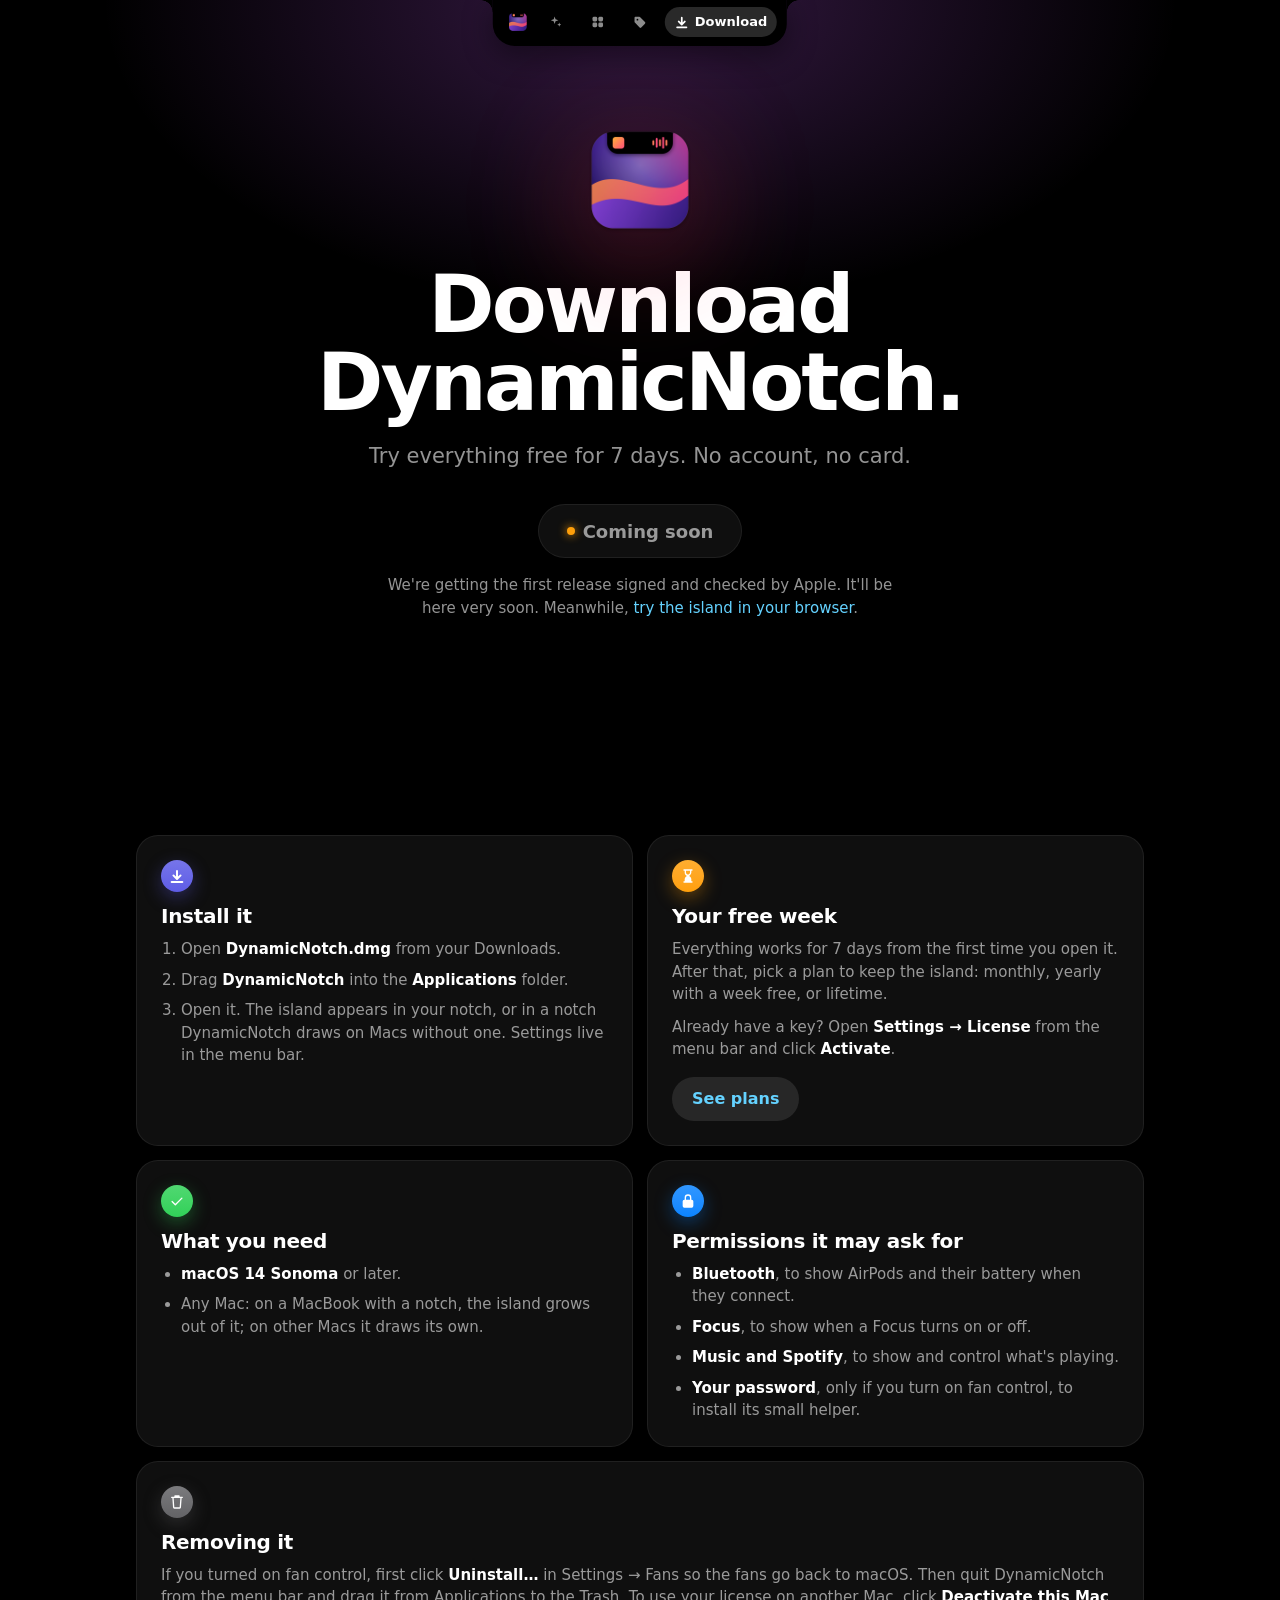
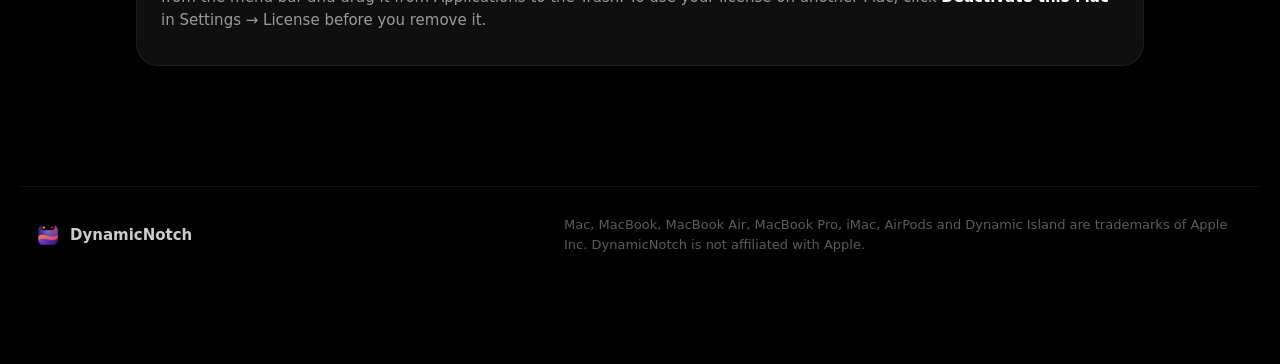
==== download.html @ fad2b733 "Download page with a coming-soon state, and plan icons" ====
<!doctype html>
<html lang="en">
<head>
  <meta charset="utf-8">
  <meta name="viewport" content="width=device-width, initial-scale=1, viewport-fit=cover">
  <title>Download DynamicNotch</title>
  <meta name="description" content="Download DynamicNotch for Mac and try everything free for 7 days. No account, no card.">
  <meta name="theme-color" content="#000000">
  <!-- The release. While dmg is empty the page says "Coming soon"; set it (and the size) to go live,
       e.g. https://github.com/ClauClau1/Dynamic-Notch/releases/latest/download/DynamicNotch.dmg -->
  <meta name="dynamicnotch:dmg" content="">
  <meta name="dynamicnotch:version" content="1.1">
  <meta name="dynamicnotch:size" content="">
  <link rel="icon" href="assets/favicon.png">
  <link rel="apple-touch-icon" href="assets/icon.png">
  <link rel="stylesheet" href="styles.css">
  <style>
    .get { max-width: 760px; margin: 0 auto; padding-block: 120px 40px; text-align: center;
           padding-left: max(16px, env(safe-area-inset-left, 0px)); padding-right: max(16px, env(safe-area-inset-right, 0px)); }
    .get .download-icon { margin-bottom: 26px; }
    .get h1 { font-size: clamp(44px, 8vw, 80px); }
    .get .lede { margin-top: 18px; }
    .get .actions { margin-top: 32px; }
    .release { margin: 16px 0 0; font-size: 14px; color: var(--faint); font-variant-numeric: tabular-nums; }
    .soon { display: inline-flex; align-items: center; gap: 8px; height: 54px; padding: 0 28px; border-radius: 27px;
            background: var(--card); border: 1px solid var(--card-border); font-size: 18px; font-weight: 600; color: var(--muted); }
    .soon .dot { width: 8px; height: 8px; border-radius: 50%; background: var(--orange); box-shadow: 0 0 10px var(--orange); }
    .soon-note { max-width: 520px; margin: 16px auto 0; font-size: 15px; color: var(--muted); }
    .soon-note a, .details a { color: var(--cyan); }

    .details { display: grid; grid-template-columns: repeat(2, minmax(0, 1fr)); gap: 14px; max-width: 1040px;
               margin: 56px auto 0; padding-left: max(16px, env(safe-area-inset-left, 0px)); padding-right: max(16px, env(safe-area-inset-right, 0px)); }
    .details .card { padding: 24px; }
    .details .card.wide { grid-column: 1 / -1; }
    .details h2 { margin: 12px 0 10px; font-size: 20px; font-weight: 700; letter-spacing: -0.015em; line-height: 1.2; }
    .details p, .details li { font-size: 15px; color: var(--muted); }
    .details p { margin: 0 0 10px; }
    .details strong { color: #fff; font-weight: 600; }
    .details ol, .details ul { margin: 0; padding-left: 20px; display: grid; gap: 8px; }
    .details .button { margin-top: 6px; }
    .page-end { padding-bottom: 120px; }
    @media (max-width: 720px) { .details { grid-template-columns: 1fr; } }
  </style>
</head>
<body data-accent="purple">
  <svg width="0" height="0" style="position:absolute" aria-hidden="true">
    <defs>
      <symbol id="i-sparkles" viewBox="0 0 24 24"><path d="M10 2.5l1.6 4.9 4.9 1.6-4.9 1.6L10 15.5l-1.6-4.9L3.5 9l4.9-1.6zM18 13l.9 2.6 2.6.9-2.6.9L18 20l-.9-2.6-2.6-.9 2.6-.9z"/></symbol>
      <symbol id="i-grid" viewBox="0 0 24 24"><rect x="3" y="3" width="8" height="8" rx="2.5"/><rect x="13" y="3" width="8" height="8" rx="2.5"/><rect x="3" y="13" width="8" height="8" rx="2.5"/><rect x="13" y="13" width="8" height="8" rx="2.5"/></symbol>
      <symbol id="i-tag" viewBox="0 0 24 24"><path d="M3 4.5A1.5 1.5 0 0 1 4.5 3h6.4a2 2 0 0 1 1.4.6l8.6 8.6a2 2 0 0 1 0 2.8l-6.4 6.4a2 2 0 0 1-2.8 0L3.6 12.8a2 2 0 0 1-.6-1.4zM8 6.5a1.5 1.5 0 1 0 0 3 1.5 1.5 0 0 0 0-3z"/></symbol>
      <symbol id="i-download" viewBox="0 0 24 24"><path d="M12 3a1.5 1.5 0 0 1 1.5 1.5v8.4l2.9-2.9a1.5 1.5 0 0 1 2.1 2.1l-5.5 5.5a1.5 1.5 0 0 1-2 0L5.5 12.1A1.5 1.5 0 0 1 7.6 10l2.9 2.9V4.5A1.5 1.5 0 0 1 12 3zM4 19.5h16a1.5 1.5 0 0 1 0 3H4a1.5 1.5 0 0 1 0-3z"/></symbol>
      <symbol id="i-hourglass" viewBox="0 0 24 24"><path d="M6 2h12a1 1 0 0 1 0 2h-1v2.6a5 5 0 0 1-2.2 4.1L13.6 12l1.2.8A5 5 0 0 1 17 17v3h1a1 1 0 0 1 0 2H6a1 1 0 0 1 0-2h1v-3a5 5 0 0 1 2.2-4.2l1.2-.8-1.2-.8A5 5 0 0 1 7 6.6V4H6a1 1 0 0 1 0-2zm3 2v2.6a3 3 0 0 0 1.3 2.5L12 10.3l1.7-1.2A3 3 0 0 0 15 6.6V4z"/></symbol>
      <symbol id="i-check" viewBox="0 0 24 24"><path d="M9.5 16.2 5.3 12a1 1 0 0 0-1.4 1.4l4.9 4.9a1 1 0 0 0 1.4 0L20.1 8.4A1 1 0 0 0 18.7 7z"/></symbol>
      <symbol id="i-lock" viewBox="0 0 24 24"><path d="M12 2a5 5 0 0 1 5 5v3h.5A2.5 2.5 0 0 1 20 12.5v7a2.5 2.5 0 0 1-2.5 2.5h-11A2.5 2.5 0 0 1 4 19.5v-7A2.5 2.5 0 0 1 6.5 10H7V7a5 5 0 0 1 5-5zm0 2a3 3 0 0 0-3 3v3h6V7a3 3 0 0 0-3-3z"/></symbol>
      <symbol id="i-trash" viewBox="0 0 24 24"><path d="M9 2h6a1 1 0 0 1 1 1v1h4a1 1 0 0 1 0 2h-1l-1 14a2 2 0 0 1-2 2H8a2 2 0 0 1-2-2L5 6H4a1 1 0 0 1 0-2h4V3a1 1 0 0 1 1-1zm-2 4 1 14h8l1-14z"/></symbol>
    </defs>
  </svg>

  <div class="glow" aria-hidden="true"></div>

  <nav class="notch-bar" aria-label="Sections">
    <a class="notch-brand" href="./" aria-label="DynamicNotch"><img src="assets/icon.png" alt="" width="22" height="22"></a>
    <a class="notch-tab" href="./#top"><svg><use href="#i-sparkles"/></svg><span>Overview</span></a>
    <a class="notch-tab" href="./#features"><svg><use href="#i-grid"/></svg><span>Features</span></a>
    <a class="notch-tab" href="./#pricing"><svg><use href="#i-tag"/></svg><span>Pricing</span></a>
    <a class="notch-tab current" href="download.html" aria-current="page"><svg><use href="#i-download"/></svg><span>Download</span></a>
  </nav>

  <main>
    <section class="get">
      <img class="download-icon" src="assets/icon.png" alt="" width="120" height="120">
      <h1>Download DynamicNotch.</h1>
      <p class="lede">Try everything free for 7 days. No account, no card.</p>
      <div class="actions" id="ready" hidden>
        <a class="button primary large" id="dmg" href="#"><svg><use href="#i-download"/></svg>Download for Mac</a>
      </div>
      <p class="release" id="release" hidden></p>
      <div class="actions" id="soon">
        <span class="soon"><span class="dot"></span>Coming soon</span>
      </div>
      <p class="soon-note" id="soon-note">We're getting the first release signed and checked by Apple. It'll be here very soon. Meanwhile, <a href="./#try">try the island in your browser</a>.</p>
    </section>

    <section class="details page-end" aria-label="Installing DynamicNotch">
      <div class="card">
        <span class="badge indigo"><svg><use href="#i-download"/></svg></span>
        <h2>Install it</h2>
        <ol>
          <li>Open <strong>DynamicNotch.dmg</strong> from your Downloads.</li>
          <li>Drag <strong>DynamicNotch</strong> into the <strong>Applications</strong> folder.</li>
          <li>Open it. The island appears in your notch, or in a notch DynamicNotch draws on Macs without one. Settings live in the menu bar.</li>
        </ol>
      </div>

      <div class="card">
        <span class="badge orange"><svg><use href="#i-hourglass"/></svg></span>
        <h2>Your free week</h2>
        <p>Everything works for 7 days from the first time you open it. After that, pick a plan to keep the island: monthly, yearly with a week free, or lifetime.</p>
        <p>Already have a key? Open <strong>Settings → License</strong> from the menu bar and click <strong>Activate</strong>.</p>
        <a class="button" href="./#pricing">See plans</a>
      </div>

      <div class="card">
        <span class="badge green"><svg><use href="#i-check"/></svg></span>
        <h2>What you need</h2>
        <ul>
          <li><strong>macOS 14 Sonoma</strong> or later.</li>
          <li>Any Mac: on a MacBook with a notch, the island grows out of it; on other Macs it draws its own.</li>
        </ul>
      </div>

      <div class="card">
        <span class="badge blue"><svg><use href="#i-lock"/></svg></span>
        <h2>Permissions it may ask for</h2>
        <ul>
          <li><strong>Bluetooth</strong>, to show AirPods and their battery when they connect.</li>
          <li><strong>Focus</strong>, to show when a Focus turns on or off.</li>
          <li><strong>Music and Spotify</strong>, to show and control what's playing.</li>
          <li><strong>Your password</strong>, only if you turn on fan control, to install its small helper.</li>
        </ul>
      </div>

      <div class="card wide">
        <span class="badge gray"><svg><use href="#i-trash"/></svg></span>
        <h2>Removing it</h2>
        <p>If you turned on fan control, first click <strong>Uninstall…</strong> in Settings → Fans so the fans go back to macOS. Then quit DynamicNotch from the menu bar and drag it from Applications to the Trash. To use your license on another Mac, click <strong>Deactivate this Mac</strong> in Settings → License before you remove it.</p>
      </div>
    </section>
  </main>

  <footer>
    <div class="footer-brand"><img src="assets/icon.png" alt="" width="24" height="24"><span>DynamicNotch</span></div>
    <p>Mac, MacBook, MacBook Air, MacBook Pro, iMac, AirPods and Dynamic Island are trademarks of Apple Inc. DynamicNotch is not affiliated with Apple.</p>
  </footer>

  <script>
    (() => {
      const meta = (name) => document.querySelector(`meta[name="dynamicnotch:${name}"]`)?.content.trim() || '';
      const dmg = meta('dmg');
      if (!dmg) return;
      // The release is out: swap "Coming soon" for the download.
      document.getElementById('dmg').href = dmg;
      document.getElementById('ready').hidden = false;
      document.getElementById('soon').hidden = true;
      document.getElementById('soon-note').hidden = true;
      const release = document.getElementById('release');
      release.textContent = [meta('version') && `Version ${meta('version')}`, meta('size'), 'macOS 14 Sonoma or later'].filter(Boolean).join(' · ');
      release.hidden = false;
    })();
  </script>
</body>
</html>
---- styles.css ----
/* DynamicNotch: the island's own look. Black, a notch hanging from the top, soft cards,
   capsule buttons, and each section's colour glowing from behind the notch. */

@property --glow {
  syntax: "<color>";
  inherits: true;
  initial-value: rgba(255, 55, 95, 0.32);
}

:root {
  color-scheme: dark;
  --bg: #000;
  --text: #fff;
  --muted: rgba(255, 255, 255, 0.58);
  --faint: rgba(255, 255, 255, 0.36);
  --card: rgba(255, 255, 255, 0.06);
  --card-border: rgba(255, 255, 255, 0.07);
  --fill: rgba(255, 255, 255, 0.1);
  --fill-strong: rgba(255, 255, 255, 0.16);

  --pink: #ff375f;
  --orange: #ff9f0a;
  --green: #30d158;
  --cyan: #64d2ff;
  --blue: #0a84ff;
  --indigo: #5e5ce6;
  --purple: #bf5af2;
  --gray: #98989d;

  --radius: 22px;
  --spring: linear(0, 0.157 4.3%, 0.522 10.3%, 0.881 17.2%, 1.044 22.3%, 1.104 26.3%, 1.115 30.5%, 1.088 35.4%,
                   1.028 43%, 0.993 50.4%, 0.987 57.5%, 1.001 72.5%, 1);
  --font: -apple-system, BlinkMacSystemFont, "SF Pro Display", "SF Pro Text", "Inter", "Segoe UI", system-ui, sans-serif;
}

* { box-sizing: border-box; }
/* `hidden` wins over the display set by any class. */
[hidden] { display: none !important; }
html { scroll-behavior: smooth; scroll-padding-top: 72px; -webkit-text-size-adjust: 100%; }
@media (prefers-reduced-motion: reduce) { html { scroll-behavior: auto; } }

body {
  margin: 0;
  background: var(--bg);
  color: var(--text);
  font-family: var(--font);
  font-size: 17px;
  line-height: 1.5;
  -webkit-font-smoothing: antialiased;
  overflow-x: hidden;
}

img { display: block; max-width: 100%; height: auto; }
svg { width: 1em; height: 1em; fill: currentColor; flex: none; }
a { color: inherit; text-decoration: none; }
button { font: inherit; color: inherit; background: none; border: 0; padding: 0; cursor: pointer; }
:focus-visible { outline: 2px solid var(--cyan); outline-offset: 3px; border-radius: 8px; }

/* The section's colour, glowing from behind the notch. */
.glow {
  position: fixed;
  inset: 0 0 auto 0;
  height: 70vh;
  pointer-events: none;
  z-index: 0;
  background: radial-gradient(ellipse 60% 70% at 50% 0%, var(--glow), transparent 70%);
  transition: --glow 0.6s ease;
}
body[data-accent="pink"] { --glow: rgba(255, 55, 95, 0.3); }
body[data-accent="purple"] { --glow: rgba(191, 90, 242, 0.28); }
body[data-accent="orange"] { --glow: rgba(255, 159, 10, 0.24); }
body[data-accent="green"] { --glow: rgba(48, 209, 88, 0.22); }
body[data-accent="cyan"] { --glow: rgba(100, 210, 255, 0.24); }
body[data-accent="blue"] { --glow: rgba(10, 132, 255, 0.3); }
body[data-accent="indigo"] { --glow: rgba(94, 92, 230, 0.3); }
body[data-accent="gray"] { --glow: rgba(180, 180, 190, 0.16); }

main, footer { position: relative; z-index: 1; }

/* ---------- The notch bar ---------- */

.notch-bar {
  position: fixed;
  top: 0;
  left: 50%;
  transform: translateX(-50%);
  z-index: 50;
  display: flex;
  align-items: center;
  gap: 2px;
  /* Centred with left: 50%, so size to the tabs rather than the half screen that leaves. */
  width: max-content;
  padding: calc(7px + env(safe-area-inset-top, 0px)) 10px 9px;
  background: #000;
  border-radius: 0 0 22px 22px;
  box-shadow: 0 10px 30px rgba(0, 0, 0, 0.45);
}
/* The flared top corners, as on the notch. */
.notch-bar::before, .notch-bar::after {
  content: "";
  position: absolute;
  top: 0;
  width: 12px;
  height: 12px;
}
.notch-bar::before { left: -12px; background: radial-gradient(circle at 0 100%, transparent 11.5px, #000 12px); }
.notch-bar::after { right: -12px; background: radial-gradient(circle at 100% 100%, transparent 11.5px, #000 12px); }

.notch-brand, .notch-tab { flex: none; }
.notch-brand { padding: 4px 8px 4px 4px; }
.notch-brand img { width: 22px; height: 22px; border-radius: 6px; }

.notch-tab {
  display: flex;
  align-items: center;
  gap: 6px;
  height: 30px;
  padding: 0 10px;
  border-radius: 15px;
  font-size: 13px;
  font-weight: 600;
  color: rgba(255, 255, 255, 0.55);
  transition: background-color 0.25s, color 0.25s;
}
.notch-tab svg { font-size: 14px; }
.notch-tab span {
  max-width: 0;
  overflow: hidden;
  white-space: nowrap;
  opacity: 0;
  transition: max-width 0.45s var(--spring), opacity 0.25s;
}
.notch-tab:hover { color: #fff; }
.notch-tab.current { background: var(--fill-strong); color: #fff; }
.notch-tab.current span { max-width: 90px; opacity: 1; }

/* ---------- Shared ---------- */

section {
  padding-block: 120px 0;
  padding-left: max(16px, env(safe-area-inset-left, 0px));
  padding-right: max(16px, env(safe-area-inset-right, 0px));
}
.section-head { max-width: 720px; margin: 0 auto 48px; text-align: center; }
.kicker { margin: 0 0 10px; font-size: 15px; font-weight: 600; color: var(--muted); letter-spacing: 0.01em; }
h1, h2, h3 { margin: 0; letter-spacing: -0.025em; line-height: 1.05; }
h2 { font-size: clamp(36px, 6vw, 64px); font-weight: 700; }
h3 { font-size: clamp(28px, 3.4vw, 40px); font-weight: 700; }
h4 { margin: 12px 0 4px; font-size: 17px; font-weight: 600; letter-spacing: -0.01em; }
.section-head p:not(.kicker) { margin: 18px auto 0; color: var(--muted); font-size: 19px; max-width: 600px; }

.button {
  display: inline-flex;
  align-items: center;
  gap: 8px;
  height: 44px;
  padding: 0 20px;
  border-radius: 22px;
  background: var(--fill);
  font-size: 16px;
  font-weight: 600;
  color: rgba(255, 255, 255, 0.9);
  transition: transform 0.4s var(--spring), background-color 0.2s;
}
.button:hover { background: var(--fill-strong); }
.button:active { transform: scale(0.96); }
.button.primary { background: #fff; color: #000; }
.button.primary:hover { background: rgba(255, 255, 255, 0.88); }
.button.large { height: 54px; padding: 0 28px; border-radius: 27px; font-size: 18px; }
.button svg { font-size: 17px; }

.link { color: var(--cyan); font-weight: 500; }
.link:hover { text-decoration: underline; }

.badge {
  display: inline-grid;
  place-items: center;
  width: 36px;
  height: 36px;
  border-radius: 50%;
  font-size: 18px;
  color: #fff;
  background: linear-gradient(180deg, color-mix(in srgb, var(--c) 100%, #fff 18%), var(--c));
  box-shadow: 0 6px 18px color-mix(in srgb, var(--c) 35%, transparent);
}
.badge.pink { --c: var(--pink); } .badge.orange { --c: var(--orange); } .badge.green { --c: var(--green); }
.badge.cyan { --c: var(--cyan); } .badge.blue { --c: var(--blue); } .badge.indigo { --c: var(--indigo); }
.badge.gray { --c: #636366; }

/* ---------- Hero ---------- */

.hero { padding-top: 132px; text-align: center; }
.eyebrow {
  display: inline-flex;
  align-items: center;
  gap: 8px;
  margin: 0 0 26px;
  padding: 6px 14px;
  border-radius: 16px;
  background: var(--card);
  border: 1px solid var(--card-border);
  font-size: 14px;
  font-weight: 500;
  color: rgba(255, 255, 255, 0.75);
}
.eyebrow .dot { width: 7px; height: 7px; border-radius: 50%; background: var(--green); box-shadow: 0 0 10px var(--green); }
h1 { font-size: clamp(48px, 9vw, 104px); font-weight: 800; letter-spacing: -0.035em; line-height: 0.98; }
.lede { max-width: 640px; margin: 26px auto 0; font-size: clamp(18px, 2.2vw, 21px); color: var(--muted); }
.actions { display: flex; flex-wrap: wrap; gap: 12px; justify-content: center; margin-top: 34px; }

/* The device picker, styled like the open island's tab bar. */
.picker { margin: 72px auto 0; }
.picker-label { margin: 0 0 14px; font-size: 15px; font-weight: 600; color: var(--muted); }
.segmented {
  display: inline-flex;
  gap: 4px;
  padding: 5px;
  border-radius: 26px;
  background: #0d0d0f;
  border: 1px solid var(--card-border);
  max-width: 100%;
}
.segmented button {
  display: flex;
  align-items: center;
  gap: 8px;
  height: 40px;
  padding: 0 16px;
  border-radius: 20px;
  font-size: 15px;
  font-weight: 600;
  color: rgba(255, 255, 255, 0.55);
  white-space: nowrap;
  transition: background-color 0.25s, color 0.25s;
}
.segmented button svg { font-size: 19px; }
.segmented button:hover { color: #fff; }
.segmented button[aria-checked="true"] { background: var(--fill-strong); color: #fff; }

.finishes { display: flex; justify-content: center; gap: 14px; height: 52px; padding-top: 16px; }
.finish {
  display: flex;
  align-items: center;
  gap: 8px;
  font-size: 13px;
  font-weight: 500;
  color: var(--muted);
}
.finish i {
  width: 22px;
  height: 22px;
  border-radius: 50%;
  background: var(--swatch);
  box-shadow: inset 0 0 0 1px rgba(255, 255, 255, 0.25);
  outline: 2px solid transparent;
  outline-offset: 3px;
  transition: outline-color 0.2s;
}
.finish[aria-checked="true"] { color: #fff; }
.finish[aria-checked="true"] i { outline-color: rgba(255, 255, 255, 0.85); }

.device { position: relative; margin: 0; }
.device img {
  width: 100%;
  aspect-ratio: 2000 / 1336;
  object-fit: contain;
  object-position: 50% 100%;
  /* The renders are transparent around the device, so the shadow follows its outline. */
  filter: drop-shadow(0 24px 48px rgba(0, 0, 0, 0.55));
  transition: opacity 0.35s ease, transform 0.6s var(--spring);
}
.device img.swapping { opacity: 0; transform: scale(0.985); }
.hero-device { max-width: 1200px; margin: 18px auto 0; }
.hero-device::before {
  content: "";
  position: absolute;
  inset: 20% 10% 0;
  background: radial-gradient(closest-side, var(--glow), transparent);
  filter: blur(40px);
  z-index: -1;
}
.device-caption { margin-top: 18px; font-size: 14px; color: var(--faint); min-height: 1.5em; }

/* ---------- Try it ---------- */

.screen {
  position: relative;
  max-width: 980px;
  height: 460px;
  margin: 0 auto;
  border-radius: 28px;
  overflow: hidden;
  background:
    radial-gradient(120% 90% at 85% 110%, rgba(217, 70, 143, 0.75), transparent 60%),
    radial-gradient(90% 80% at 10% 100%, rgba(106, 47, 181, 0.9), transparent 70%),
    linear-gradient(160deg, #1b1747 0%, #4b2a9a 55%, #b0408f 100%);
  border: 1px solid var(--card-border);
  box-shadow: 0 40px 120px rgba(0, 0, 0, 0.6), inset 0 0 0 10px #050506;
  touch-action: pan-y;
}
.screen::after {
  content: "";
  position: absolute;
  inset: auto 0 0 0;
  height: 55%;
  background: linear-gradient(transparent, rgba(0, 0, 0, 0.45));
  pointer-events: none;
}
.menubar {
  position: absolute;
  inset: 10px 10px auto 10px;
  height: 32px;
  display: flex;
  align-items: center;
  gap: 18px;
  padding: 0 16px;
  background: rgba(0, 0, 0, 0.24);
  font-size: 13.5px;
  font-weight: 500;
  border-radius: 18px 18px 0 0;
}
.menu-app { font-weight: 700; }
.menu-right { margin-left: auto; }

.island {
  position: absolute;
  top: 10px;
  left: 50%;
  width: 760px;
  height: 280px;
  margin-left: -380px;
  transform-origin: 50% 0;
  outline: none;
  z-index: 2;
}
.island svg.shape { position: absolute; inset: 0; width: 760px; height: 280px; overflow: visible; fill: #000; }
.island .clip, .island .layer { position: absolute; inset: 0; pointer-events: none; }
.island .layer img { position: absolute; left: 0; top: 0; width: 760px; height: 280px; max-width: none; transform-origin: 380px 0; }
.island .hotspot { position: absolute; border-radius: 13px; }
.island:focus-visible .shape path:first-child { stroke: var(--cyan); stroke-width: 2; }

.screen-hint {
  position: absolute;
  left: 0;
  right: 0;
  bottom: 22px;
  margin: 0;
  text-align: center;
  font-size: 15px;
  font-weight: 500;
  color: rgba(255, 255, 255, 0.75);
  z-index: 1;
  transition: opacity 0.4s;
}

.chips { display: flex; flex-wrap: wrap; justify-content: center; gap: 10px; max-width: 980px; margin: 24px auto 0; }
.chip {
  display: inline-flex;
  align-items: center;
  gap: 7px;
  height: 36px;
  padding: 0 14px;
  border-radius: 18px;
  background: var(--card);
  border: 1px solid var(--card-border);
  font-size: 14px;
  font-weight: 600;
  color: rgba(255, 255, 255, 0.85);
  transition: background-color 0.2s, transform 0.4s var(--spring);
}
.chip:hover { background: var(--fill); }
.chip:active { transform: scale(0.95); }
.chip svg { font-size: 15px; color: var(--muted); }
.chip.toggle[aria-pressed="true"] { background: #fff; color: #000; }
.chip.toggle[aria-pressed="true"] svg { color: #000; }

/* ---------- Features ---------- */

.feature {
  display: grid;
  grid-template-columns: minmax(0, 5fr) minmax(0, 8fr);
  gap: 48px;
  align-items: center;
  max-width: 1240px;
  margin: 0 auto 110px;
}
.feature:nth-of-type(even) { grid-template-columns: minmax(0, 8fr) minmax(0, 5fr); }
.feature:nth-of-type(even) .feature-text { order: 2; }
.feature-text h3 { margin-top: 20px; }
.feature-text p { margin: 16px 0 0; font-size: 18px; color: var(--muted); }
/* The Studio Display, with its stand, is taller than the laptops. */
body[data-device="display"] .device img { aspect-ratio: 2000 / 1525; }

.cards {
  display: grid;
  grid-template-columns: repeat(4, minmax(0, 1fr));
  gap: 14px;
  max-width: 1240px;
  margin: 0 auto;
}
.card {
  padding: 22px;
  border-radius: var(--radius);
  background: var(--card);
  border: 1px solid var(--card-border);
}
.card .badge { width: 32px; height: 32px; font-size: 16px; }
.card p { margin: 0; font-size: 15px; color: var(--muted); }

/* ---------- Gestures ---------- */

.gesture-list {
  max-width: 720px;
  margin: 0 auto;
  border-radius: var(--radius);
  background: var(--card);
  border: 1px solid var(--card-border);
}
.gesture { display: flex; align-items: center; gap: 20px; padding: 20px 22px; }
.gesture + .gesture { border-top: 1px solid var(--card-border); }
.gesture h4 { margin: 0 0 2px; }
.gesture p { margin: 0; color: var(--muted); font-size: 15px; }

/* Two fingertips moving, drawn like the film's touch dots. */
.gesture-art {
  position: relative;
  flex: none;
  width: 64px;
  height: 64px;
  border-radius: 18px;
  background: #0d0d0f;
  border: 1px solid var(--card-border);
  overflow: hidden;
}
.gesture-art i {
  position: absolute;
  width: 14px;
  height: 14px;
  border-radius: 50%;
  background: #fff;
  box-shadow: 0 0 12px rgba(255, 255, 255, 0.7);
  left: 18px;
  top: 25px;
}
.gesture-art i + i { left: 34px; }
.gesture-art.down i { animation: swipe-down 1.8s var(--spring) infinite; }
.gesture-art.up i { animation: swipe-up 1.8s var(--spring) infinite; }
.gesture-art.side i { animation: swipe-side 1.8s var(--spring) infinite; top: 25px; }
.gesture-art.double i { left: 25px; animation: double-tap 1.8s ease infinite; }
@keyframes swipe-down { 0% { transform: translateY(-18px); opacity: 0; } 15% { opacity: 1; } 55% { transform: translateY(14px); opacity: 1; } 75%, 100% { transform: translateY(14px); opacity: 0; } }
@keyframes swipe-up { 0% { transform: translateY(18px); opacity: 0; } 15% { opacity: 1; } 55% { transform: translateY(-14px); opacity: 1; } 75%, 100% { transform: translateY(-14px); opacity: 0; } }
@keyframes swipe-side { 0% { transform: translateX(16px); opacity: 0; } 15% { opacity: 1; } 55% { transform: translateX(-16px); opacity: 1; } 75%, 100% { transform: translateX(-16px); opacity: 0; } }
@keyframes double-tap { 0%, 100% { transform: scale(1); opacity: 0.35; } 10% { transform: scale(0.7); opacity: 1; } 20% { transform: scale(1); opacity: 0.6; } 30% { transform: scale(0.7); opacity: 1; } 45% { transform: scale(1); opacity: 0.35; } }

/* ---------- Film ---------- */

.video {
  max-width: 1100px;
  margin: 0 auto;
  border-radius: 24px;
  overflow: hidden;
  background: #0d0d0f;
  border: 1px solid var(--card-border);
  box-shadow: 0 40px 120px rgba(0, 0, 0, 0.6);
}
.video video { display: block; width: 100%; height: auto; aspect-ratio: 16 / 9; background: #000; }

/* ---------- Every Mac ---------- */

.every-grid { display: grid; grid-template-columns: repeat(3, minmax(0, 1fr)); gap: 14px; max-width: 1240px; margin: 0 auto; }
.every-item {
  display: flex;
  flex-direction: column;
  align-items: center;
  gap: 14px;
  padding: 26px 18px 20px;
  border-radius: var(--radius);
  background: var(--card);
  border: 1px solid var(--card-border);
  font-size: 15px;
  font-weight: 600;
  color: var(--muted);
  transition: background-color 0.2s, border-color 0.2s, transform 0.5s var(--spring);
}
.every-item img { width: 100%; aspect-ratio: 2000 / 1525; object-fit: contain; object-position: 50% 100%; filter: drop-shadow(0 12px 24px rgba(0, 0, 0, 0.5)); }
.every-item:hover { background: var(--fill); transform: translateY(-3px); }
.every-item[aria-checked="true"] { color: #fff; border-color: rgba(255, 255, 255, 0.35); }

/* ---------- FAQ ---------- */

.faq-list { max-width: 720px; margin: 0 auto; display: grid; gap: 10px; }
details {
  border-radius: 18px;
  background: var(--card);
  border: 1px solid var(--card-border);
  padding: 0 22px;
}
summary {
  list-style: none;
  display: flex;
  justify-content: space-between;
  align-items: center;
  gap: 16px;
  padding: 18px 0;
  font-size: 17px;
  font-weight: 600;
  cursor: pointer;
}
summary::-webkit-details-marker { display: none; }
summary::after {
  content: "";
  flex: none;
  width: 10px;
  height: 10px;
  border-right: 2px solid var(--muted);
  border-bottom: 2px solid var(--muted);
  transform: rotate(45deg) translate(-2px, -2px);
  transition: transform 0.4s var(--spring);
}
details[open] summary::after { transform: rotate(225deg) translate(-2px, -2px); }
details p { margin: 0 0 20px; color: var(--muted); font-size: 16px; }

/* ---------- Pricing ---------- */

.plans {
  display: grid;
  grid-template-columns: repeat(3, minmax(0, 1fr));
  gap: 16px;
  max-width: 1040px;
  margin: 0 auto;
  align-items: stretch;
}
.plan {
  position: relative;
  display: flex;
  flex-direction: column;
  gap: 6px;
  padding: 30px 26px 26px;
  border-radius: 26px;
  background: var(--card);
  border: 1px solid var(--card-border);
}
.plan-icon { width: 64px; height: 64px; margin: -6px 0 8px -6px; }
.plan h3 { font-size: 20px; font-weight: 600; letter-spacing: -0.01em; color: rgba(255, 255, 255, 0.85); }
.price { display: flex; align-items: baseline; gap: 8px; margin: 10px 0 0; }
.price .amount { font-size: clamp(40px, 5vw, 52px); font-weight: 700; letter-spacing: -0.03em; font-variant-numeric: tabular-nums; }
.price .per { font-size: 17px; font-weight: 500; color: var(--muted); }
.billing { margin: 0 0 22px; min-height: 2.9em; font-size: 15px; color: var(--muted); }
.trial {
  align-self: flex-start;
  margin: 2px 0 0;
  padding: 3px 10px;
  border-radius: 12px;
  background: color-mix(in srgb, var(--green) 18%, transparent);
  color: var(--green);
  font-size: 14px;
  font-weight: 600;
}
.plan .button { margin-top: auto; justify-content: center; }
/* The yearly plan: black like the island, with the accent glowing round it. */
.plan.featured {
  background: #000;
  border-color: color-mix(in srgb, var(--pink) 55%, transparent);
  box-shadow: 0 0 0 1px color-mix(in srgb, var(--pink) 25%, transparent), 0 24px 70px color-mix(in srgb, var(--pink) 28%, transparent);
}
.plan-badge {
  position: absolute;
  top: -13px;
  left: 50%;
  transform: translateX(-50%);
  margin: 0;
  padding: 4px 12px;
  border-radius: 13px;
  background: linear-gradient(180deg, color-mix(in srgb, var(--pink) 100%, #fff 18%), var(--pink));
  font-size: 13px;
  font-weight: 700;
  white-space: nowrap;
}

.includes { max-width: 1040px; margin: 28px auto 0; padding: 22px 26px; border-radius: var(--radius); background: var(--card); border: 1px solid var(--card-border); }
.includes-title { margin: 0 0 12px; font-size: 15px; font-weight: 600; color: var(--muted); }
.includes ul { display: grid; grid-template-columns: repeat(3, minmax(0, 1fr)); gap: 10px 20px; margin: 0; padding: 0; list-style: none; }
.includes li { display: flex; align-items: center; gap: 10px; font-size: 15px; }
.includes li svg { font-size: 18px; color: var(--green); }
.pricing-note { max-width: 1040px; margin: 18px auto 0; text-align: center; font-size: 14px; color: var(--faint); }

/* ---------- Download ---------- */

.download { text-align: center; padding-bottom: 140px; }
.download-icon {
  margin: 0 auto 24px;
  width: 120px;
  height: 120px;
  border-radius: 27px;
  filter: drop-shadow(0 24px 60px rgba(255, 55, 95, 0.4));
}
.download p { margin: 14px 0 30px; color: var(--muted); font-size: 19px; }

footer {
  display: flex;
  flex-wrap: wrap;
  align-items: center;
  justify-content: space-between;
  gap: 16px;
  max-width: 1240px;
  margin: 0 auto;
  padding-block: 28px 110px;
  padding-left: max(16px, env(safe-area-inset-left, 0px));
  padding-right: max(16px, env(safe-area-inset-right, 0px));
  border-top: 1px solid var(--card-border);
  font-size: 13px;
  color: var(--faint);
}
footer p { margin: 0; max-width: 680px; }
.footer-brand { display: flex; align-items: center; gap: 10px; color: rgba(255, 255, 255, 0.8); font-weight: 600; font-size: 15px; }
.footer-brand img { border-radius: 6px; }

/* ---------- Floating device pill ---------- */

.device-pill {
  position: fixed;
  left: 50%;
  bottom: calc(18px + env(safe-area-inset-bottom, 0px));
  z-index: 40;
  transform: translate(-50%, 140%);
  transition: transform 0.6s var(--spring);
}
.device-pill.shown { transform: translate(-50%, 0); }
.device-pill .segmented { background: #000; box-shadow: 0 16px 40px rgba(0, 0, 0, 0.6); border-color: rgba(255, 255, 255, 0.12); }
.segmented.small button { height: 34px; padding: 0 13px; font-size: 13px; }
.segmented.small button svg { font-size: 16px; }

/* ---------- Narrow screens ---------- */

@media (max-width: 960px) {
  .plans { grid-template-columns: 1fr; max-width: 440px; gap: 22px; }
  .plan.featured { order: -1; }
  .includes ul { grid-template-columns: repeat(2, minmax(0, 1fr)); }
  .feature, .feature:nth-of-type(even) { grid-template-columns: 1fr; gap: 28px; margin-bottom: 90px; }
  .feature:nth-of-type(even) .feature-text { order: 0; }
  .feature-text { text-align: center; max-width: 600px; margin: 0 auto; }
  .cards { grid-template-columns: repeat(2, minmax(0, 1fr)); }
}

@media (max-width: 720px) {
  body { font-size: 16px; }
  section { padding-top: 90px; }
  .hero { padding-top: 104px; }
  .notch-tab { padding: 0 8px; }
  .notch-tab.current span { max-width: 0; opacity: 0; }
  .segmented:not(.small) { display: flex; flex-direction: column; width: 100%; max-width: 360px; margin: 0 auto; border-radius: 22px; }
  .segmented:not(.small) button { justify-content: center; }
  .segmented.small button span { display: none; }
  .screen { height: 380px; border-radius: 22px; }
  .menubar { gap: 12px; font-size: 12px; padding: 0 12px; }
  .hide-sm { display: none; }
  .every-grid { grid-template-columns: 1fr; }
  footer { padding-block-end: 100px; }
}

@media (max-width: 460px) {
  .cards, .includes ul { grid-template-columns: 1fr; }
  .menu-right, .hide-xs { display: none; }
}

.screen .waves { position: absolute; inset: 0; width: 100%; height: 100%; pointer-events: none; }
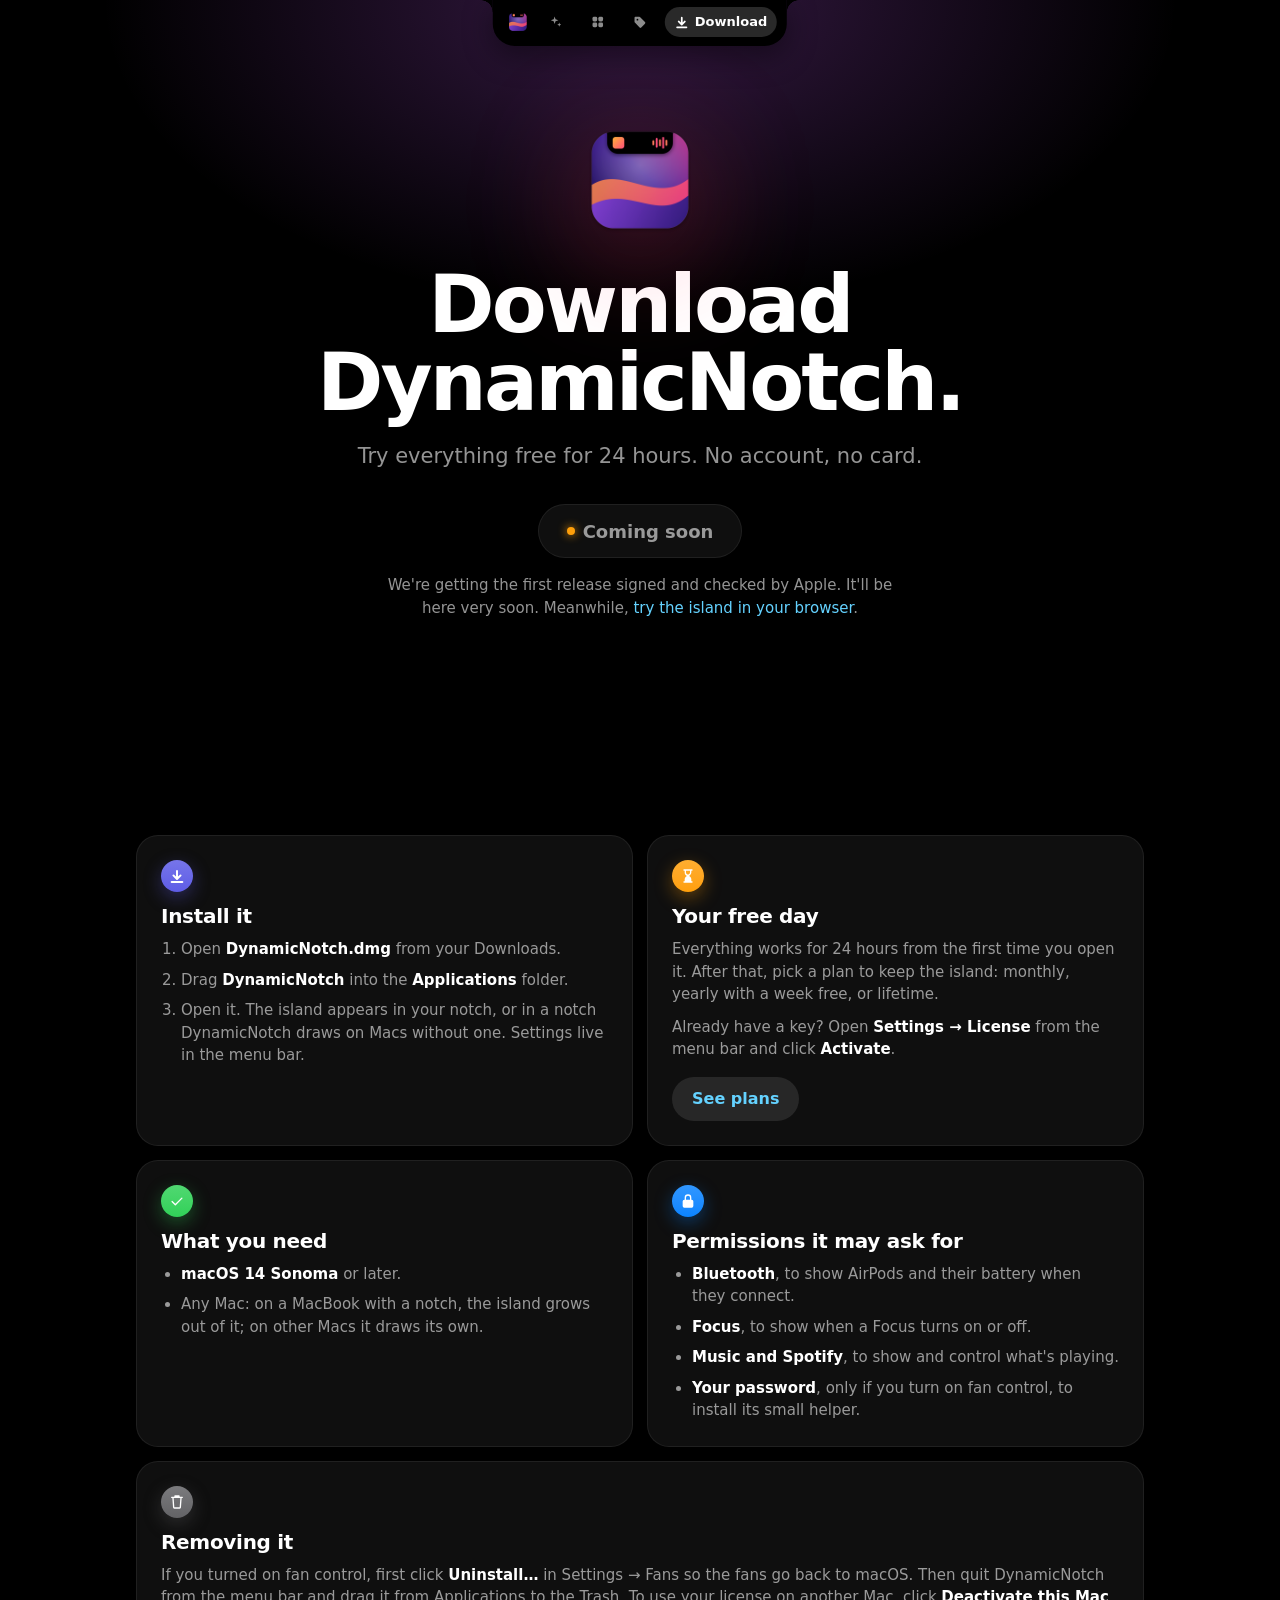
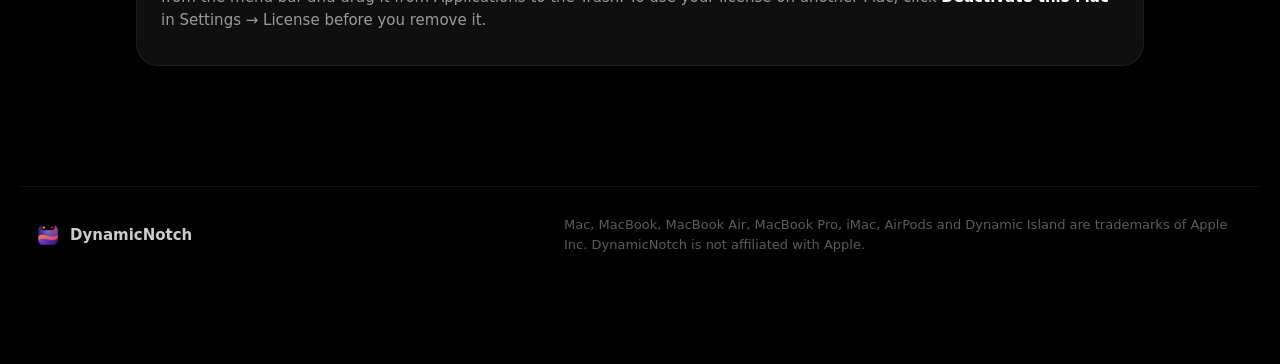
==== commit c1c700bd: "Free for 24 hours" ====
--- a/download.html
+++ b/download.html
@@ -4,7 +4,7 @@
   <meta charset="utf-8">
   <meta name="viewport" content="width=device-width, initial-scale=1, viewport-fit=cover">
   <title>Download DynamicNotch</title>
-  <meta name="description" content="Download DynamicNotch for Mac and try everything free for 7 days. No account, no card.">
+  <meta name="description" content="Download DynamicNotch for Mac and try everything free for 24 hours. No account, no card.">
   <meta name="theme-color" content="#000000">
   <!-- The release. While dmg is empty the page says "Coming soon"; set it (and the size) to go live,
        e.g. https://github.com/ClauClau1/Dynamic-Notch/releases/latest/download/DynamicNotch.dmg -->
@@ -70,7 +70,7 @@
     <section class="get">
       <img class="download-icon" src="assets/icon.png" alt="" width="120" height="120">
       <h1>Download DynamicNotch.</h1>
-      <p class="lede">Try everything free for 7 days. No account, no card.</p>
+      <p class="lede">Try everything free for 24 hours. No account, no card.</p>
       <div class="actions" id="ready" hidden>
         <a class="button primary large" id="dmg" href="#"><svg><use href="#i-download"/></svg>Download for Mac</a>
       </div>
@@ -94,8 +94,8 @@
 
       <div class="card">
         <span class="badge orange"><svg><use href="#i-hourglass"/></svg></span>
-        <h2>Your free week</h2>
-        <p>Everything works for 7 days from the first time you open it. After that, pick a plan to keep the island: monthly, yearly with a week free, or lifetime.</p>
+        <h2>Your free day</h2>
+        <p>Everything works for 24 hours from the first time you open it. After that, pick a plan to keep the island: monthly, yearly with a week free, or lifetime.</p>
         <p>Already have a key? Open <strong>Settings → License</strong> from the menu bar and click <strong>Activate</strong>.</p>
         <a class="button" href="./#pricing">See plans</a>
       </div>
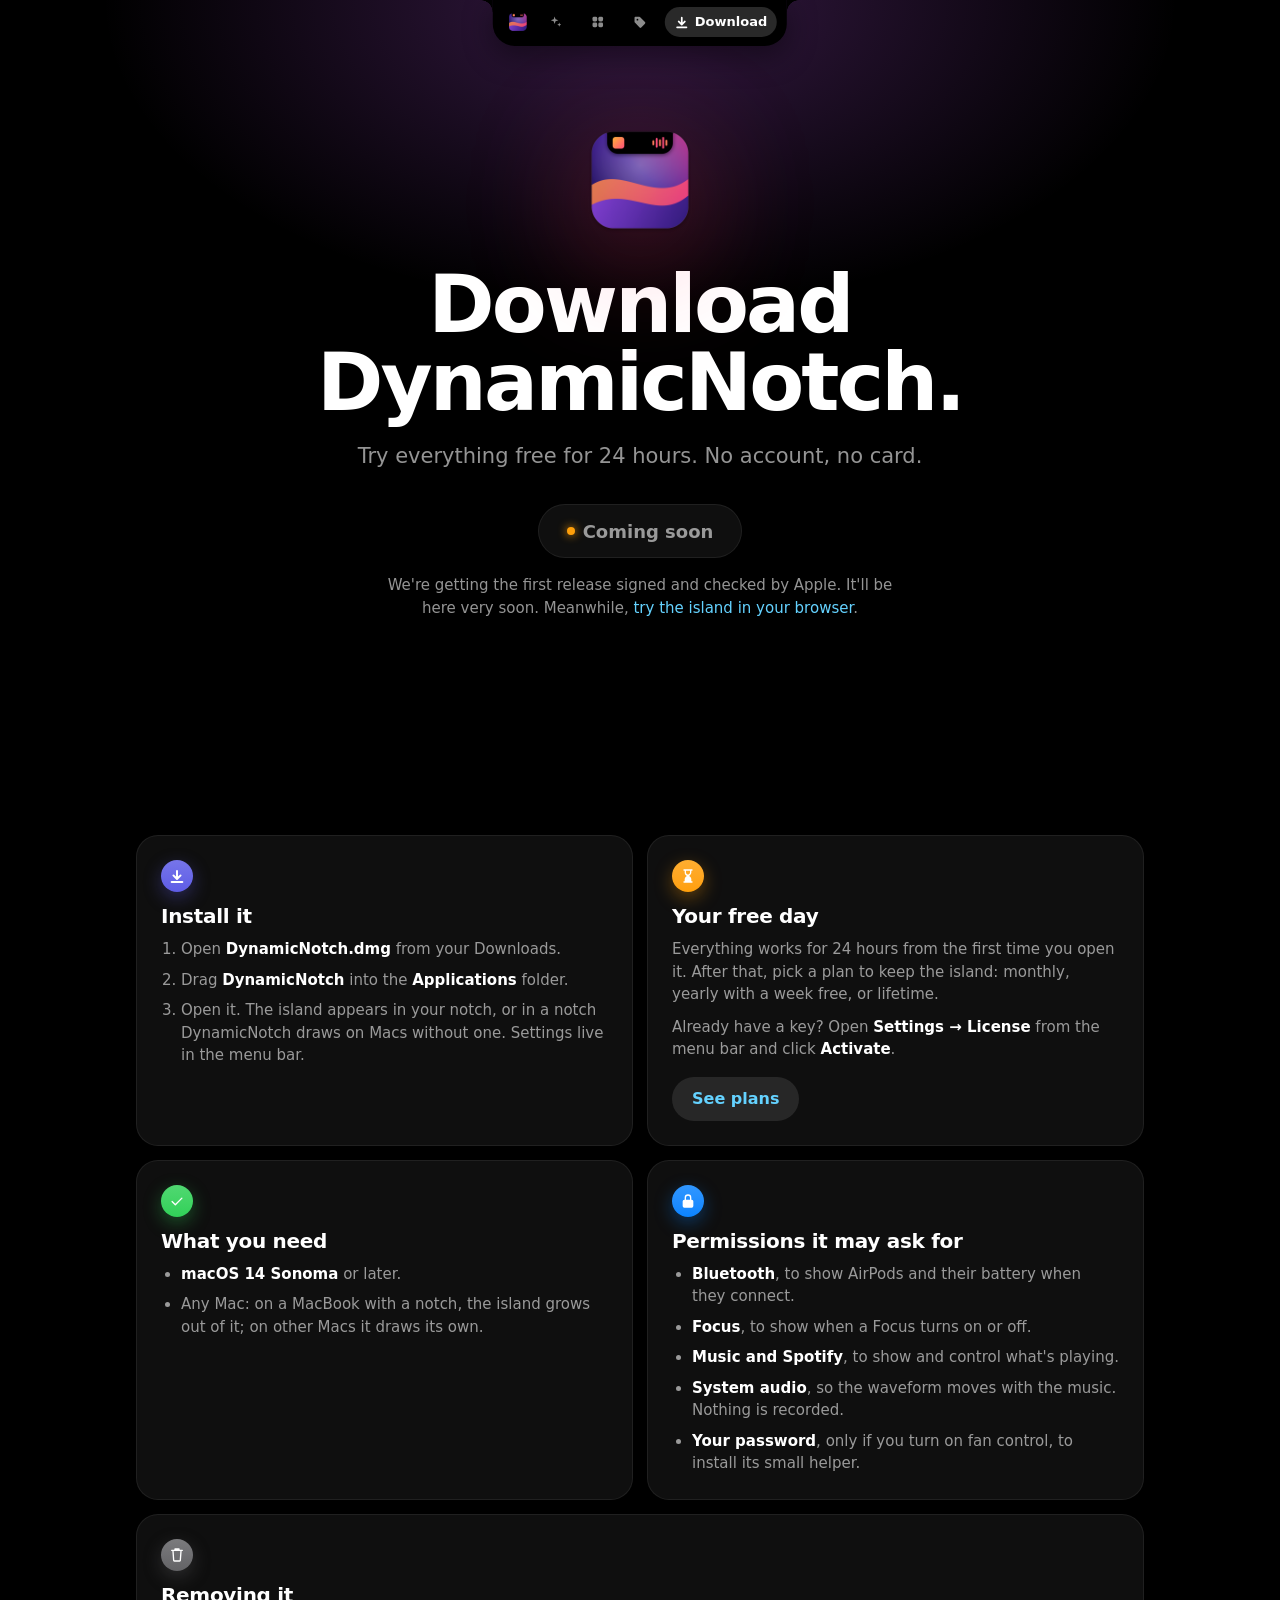
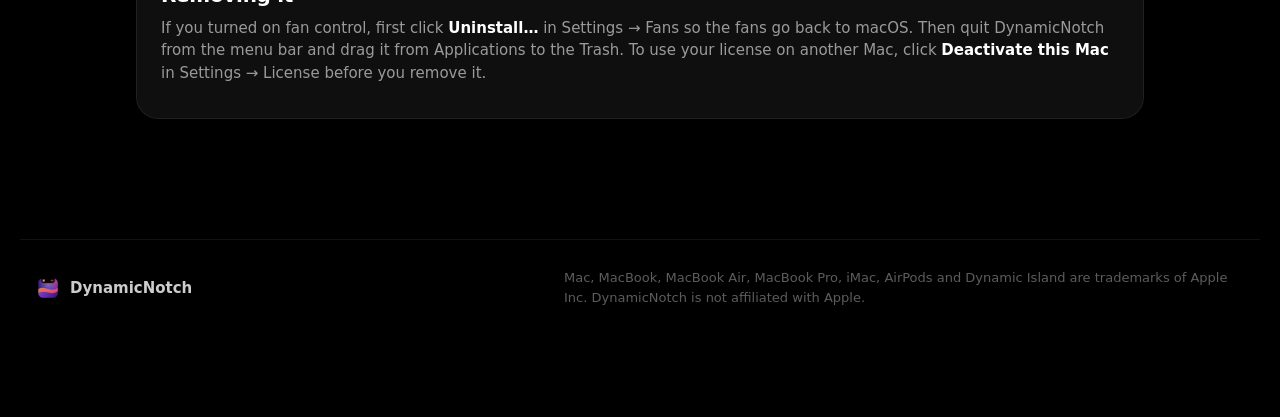
==== commit 5debe4a5: "Lyrics, and accurate privacy wording" ====
--- a/download.html
+++ b/download.html
@@ -116,6 +116,7 @@
           <li><strong>Bluetooth</strong>, to show AirPods and their battery when they connect.</li>
           <li><strong>Focus</strong>, to show when a Focus turns on or off.</li>
           <li><strong>Music and Spotify</strong>, to show and control what's playing.</li>
+          <li><strong>System audio</strong>, so the waveform moves with the music. Nothing is recorded.</li>
           <li><strong>Your password</strong>, only if you turn on fan control, to install its small helper.</li>
         </ul>
       </div>
--- a/styles.css
+++ b/styles.css
@@ -521,6 +521,42 @@
 details p { margin: 0 0 20px; color: var(--muted); font-size: 16px; }
 
 /* ---------- Pricing ---------- */
+
+/* The launch offer: a black strip like the island, glowing in the accent. */
+.offer {
+  display: flex;
+  flex-wrap: wrap;
+  align-items: center;
+  justify-content: center;
+  gap: 12px 16px;
+  max-width: 1040px;
+  margin: 0 auto 28px;
+  padding: 14px 16px 14px 20px;
+  border-radius: 28px;
+  background: #000;
+  border: 1px solid color-mix(in srgb, var(--pink) 50%, transparent);
+  box-shadow: 0 16px 50px color-mix(in srgb, var(--pink) 22%, transparent);
+  text-align: center;
+}
+.offer-badge { padding: 4px 10px; border-radius: 12px; background: color-mix(in srgb, var(--pink) 20%, transparent);
+               color: var(--pink); font-size: 12px; font-weight: 700; letter-spacing: 0.08em; text-transform: uppercase; }
+.offer-text { margin: 0; font-size: 15px; color: var(--muted); min-width: 0; }
+.offer-text strong { color: #fff; font-weight: 600; }
+.offer-code {
+  position: relative;
+  height: 36px;
+  padding: 0 16px;
+  border-radius: 18px;
+  background: #fff;
+  color: #000;
+  font: 700 15px/36px ui-monospace, "SF Mono", Menlo, monospace;
+  letter-spacing: 0.06em;
+  transition: transform 0.4s var(--spring);
+}
+.offer-code:active { transform: scale(0.95); }
+.offer-copied { position: absolute; inset: 0; display: grid; place-items: center; border-radius: inherit; background: var(--green);
+                color: #000; font: 600 14px/1 var(--font); letter-spacing: 0; opacity: 0; transition: opacity 0.2s; }
+.offer-code.copied .offer-copied { opacity: 1; }
 
 .plans {
   display: grid;
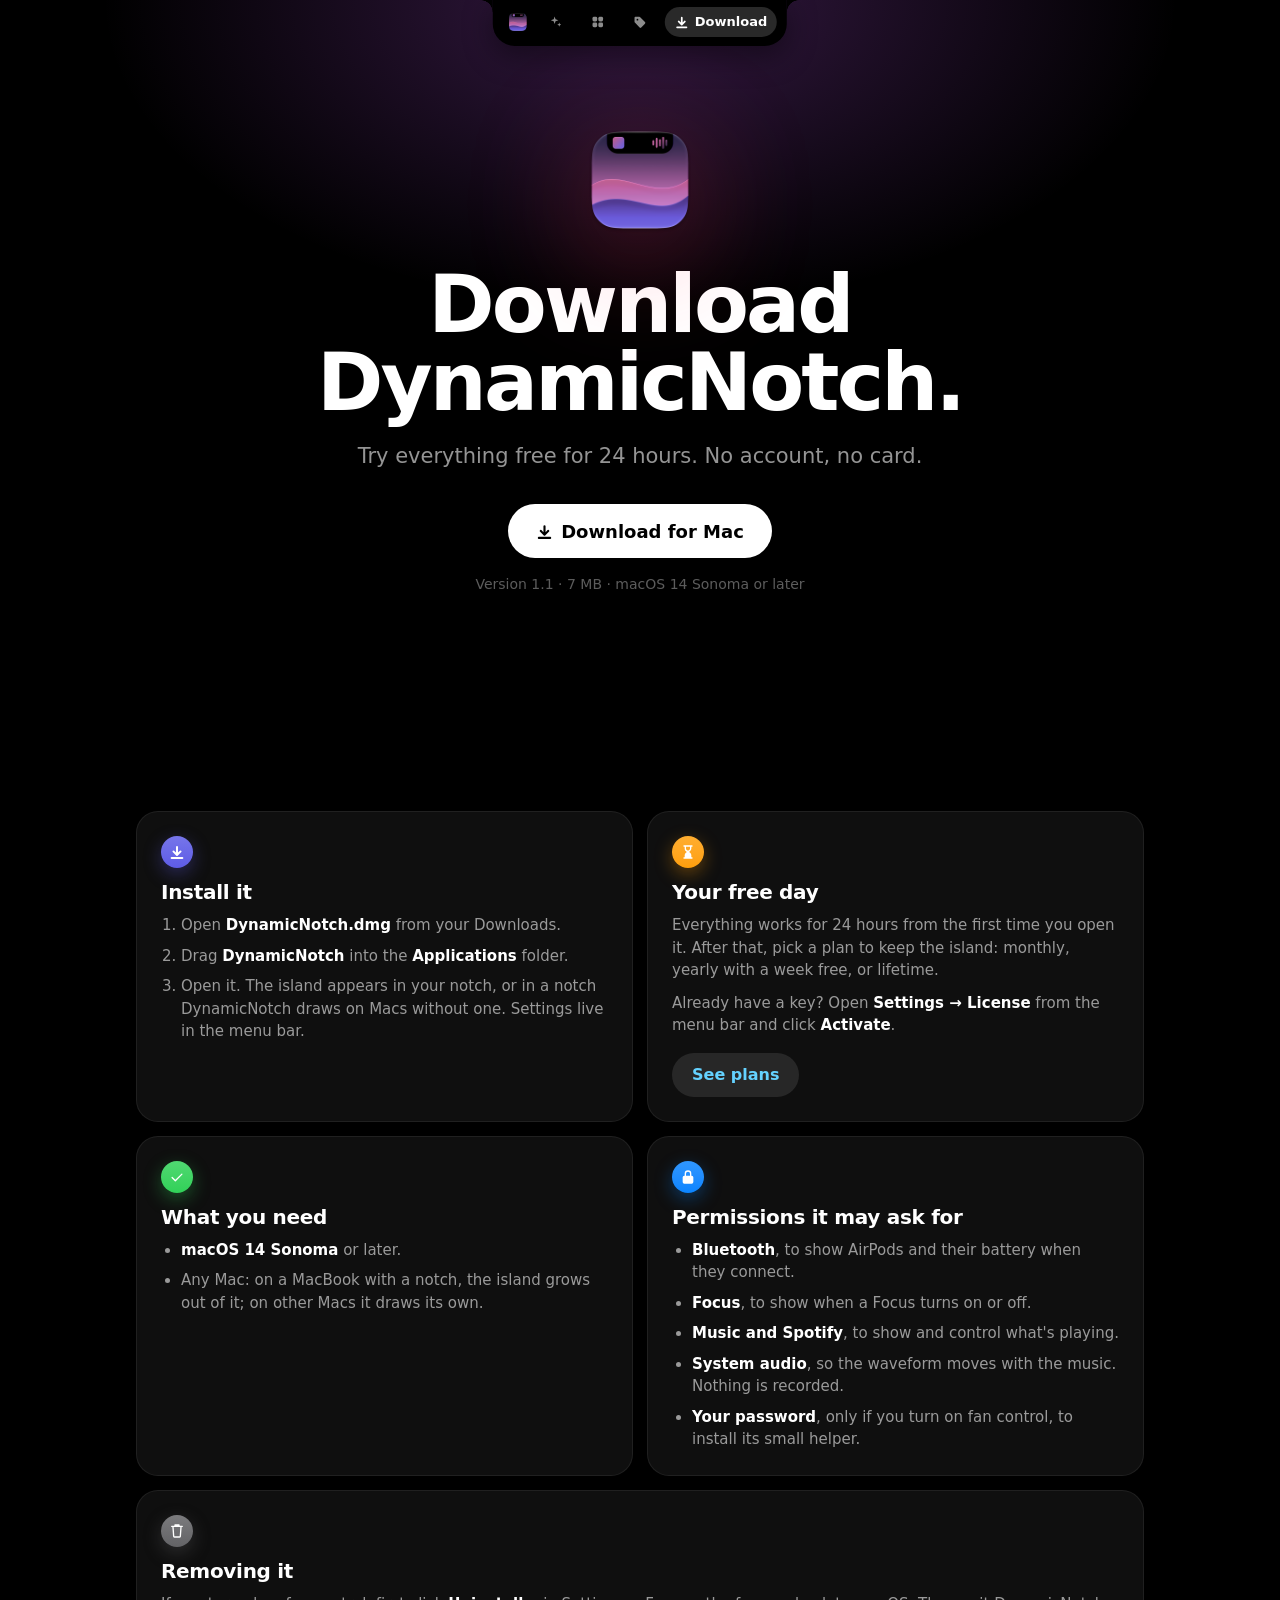
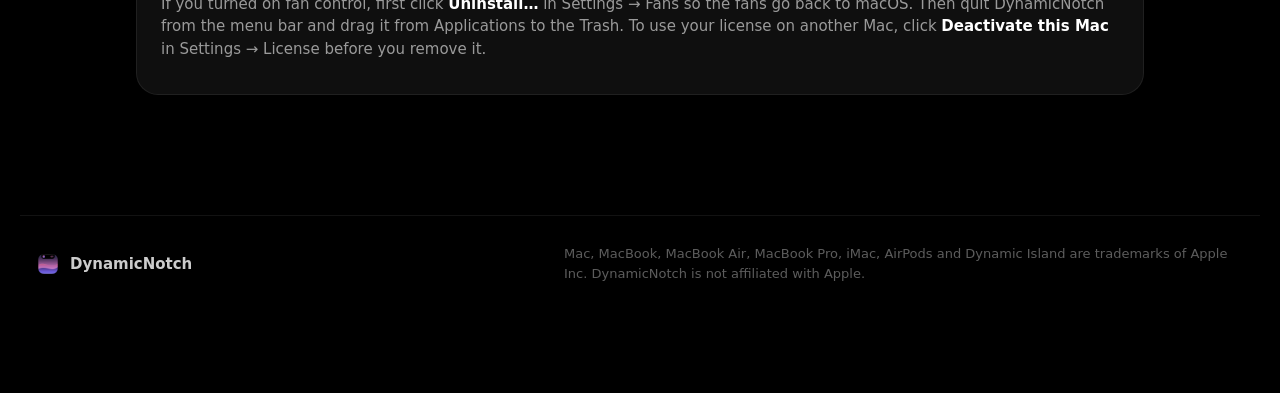
==== commit f5da4d62: "Release 1.1" ====
--- a/download.html
+++ b/download.html
@@ -8,9 +8,9 @@
   <meta name="theme-color" content="#000000">
   <!-- The release. While dmg is empty the page says "Coming soon"; set it (and the size) to go live,
        e.g. https://github.com/ClauClau1/Dynamic-Notch/releases/latest/download/DynamicNotch.dmg -->
-  <meta name="dynamicnotch:dmg" content="">
+  <meta name="dynamicnotch:dmg" content="downloads/DynamicNotch-1.1.dmg">
   <meta name="dynamicnotch:version" content="1.1">
-  <meta name="dynamicnotch:size" content="">
+  <meta name="dynamicnotch:size" content="7 MB">
   <link rel="icon" href="assets/favicon.png">
   <link rel="apple-touch-icon" href="assets/icon.png">
   <link rel="stylesheet" href="styles.css">
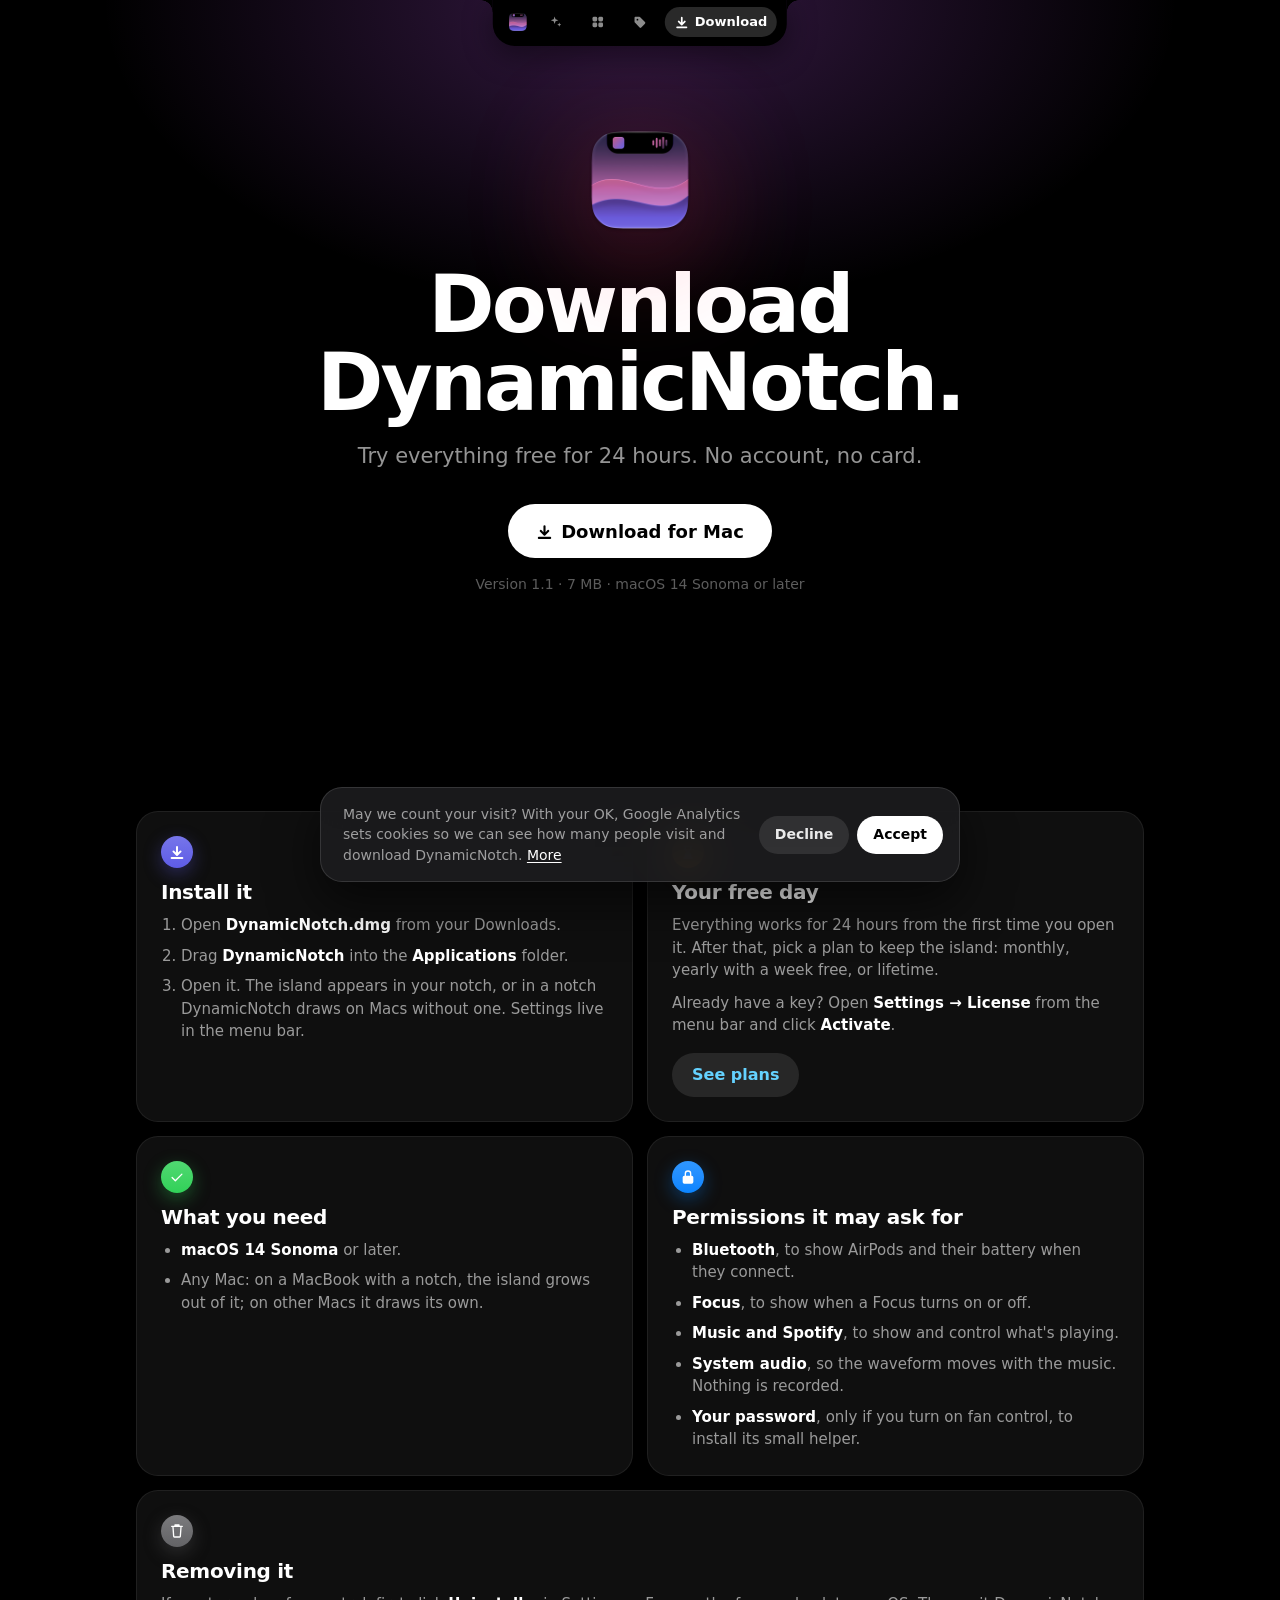
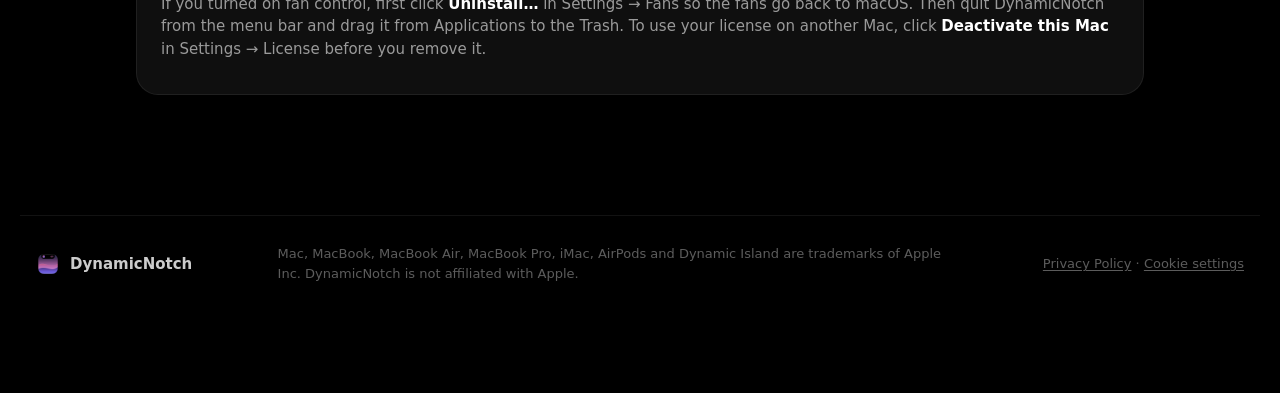
==== commit 17f5204c: "Google Analytics, with a consent banner" ====
--- a/download.html
+++ b/download.html
@@ -1,6 +1,26 @@
 <!doctype html>
 <html lang="en">
 <head>
+  <!-- Google Analytics counts visits only once a visitor agrees: Consent Mode starts denied unless they
+       accepted before, and analytics.js asks with a banner. -->
+  <script>
+    window.dataLayer = window.dataLayer || [];
+    function gtag(){dataLayer.push(arguments);}
+    gtag('consent', 'default', {
+      ad_storage: 'denied', ad_user_data: 'denied', ad_personalization: 'denied',
+      analytics_storage: (() => { try { return localStorage.getItem('dn-analytics') === 'granted' ? 'granted' : 'denied'; } catch { return 'denied'; } })(),
+    });
+  </script>
+  <!-- Google tag (gtag.js) -->
+  <script async src="https://www.googletagmanager.com/gtag/js?id=G-L0THVVBFBY"></script>
+  <script>
+    window.dataLayer = window.dataLayer || [];
+    function gtag(){dataLayer.push(arguments);}
+    gtag('js', new Date());
+
+    gtag('config', 'G-L0THVVBFBY');
+  </script>
+  <script src="analytics.js" defer></script>
   <meta charset="utf-8">
   <meta name="viewport" content="width=device-width, initial-scale=1, viewport-fit=cover">
   <title>Download DynamicNotch</title>
--- a/styles.css
+++ b/styles.css
@@ -666,6 +666,36 @@
 .segmented.small button { height: 34px; padding: 0 13px; font-size: 13px; }
 .segmented.small button svg { font-size: 16px; }
 
+/* ---------- Asking about cookies (analytics.js) ---------- */
+
+.consent {
+  position: fixed;
+  left: 50%;
+  bottom: calc(18px + env(safe-area-inset-bottom, 0px));
+  z-index: 60;
+  display: flex;
+  align-items: center;
+  gap: 18px;
+  width: min(640px, calc(100% - 32px));
+  padding: 16px 16px 16px 22px;
+  border-radius: var(--radius);
+  background: rgba(28, 28, 30, 0.92);
+  border: 1px solid rgba(255, 255, 255, 0.12);
+  box-shadow: 0 20px 50px rgba(0, 0, 0, 0.6);
+  -webkit-backdrop-filter: blur(24px);
+  backdrop-filter: blur(24px);
+  transform: translateX(-50%);
+  animation: consent-in 0.6s var(--spring);
+}
+@keyframes consent-in { from { transform: translate(-50%, 150%); } }
+@media (prefers-reduced-motion: reduce) { .consent { animation: none; } }
+.consent p { margin: 0; font-size: 14px; line-height: 1.45; color: var(--muted); }
+.consent a { color: var(--text); text-decoration: underline; text-underline-offset: 2px; }
+.consent-buttons { display: flex; gap: 8px; flex: none; }
+.consent .button { height: 38px; padding: 0 16px; font-size: 14px; }
+button.link { font-size: inherit; color: inherit; text-decoration: underline; text-underline-offset: 2px; }
+footer a { text-decoration: underline; text-underline-offset: 2px; }
+
 /* ---------- Narrow screens ---------- */
 
 @media (max-width: 960px) {
@@ -692,6 +722,8 @@
   .hide-sm { display: none; }
   .every-grid { grid-template-columns: 1fr; }
   footer { padding-block-end: 100px; }
+  .consent { flex-direction: column; align-items: stretch; gap: 12px; padding: 16px; }
+  .consent-buttons .button { flex: 1; justify-content: center; }
 }
 
 @media (max-width: 460px) {
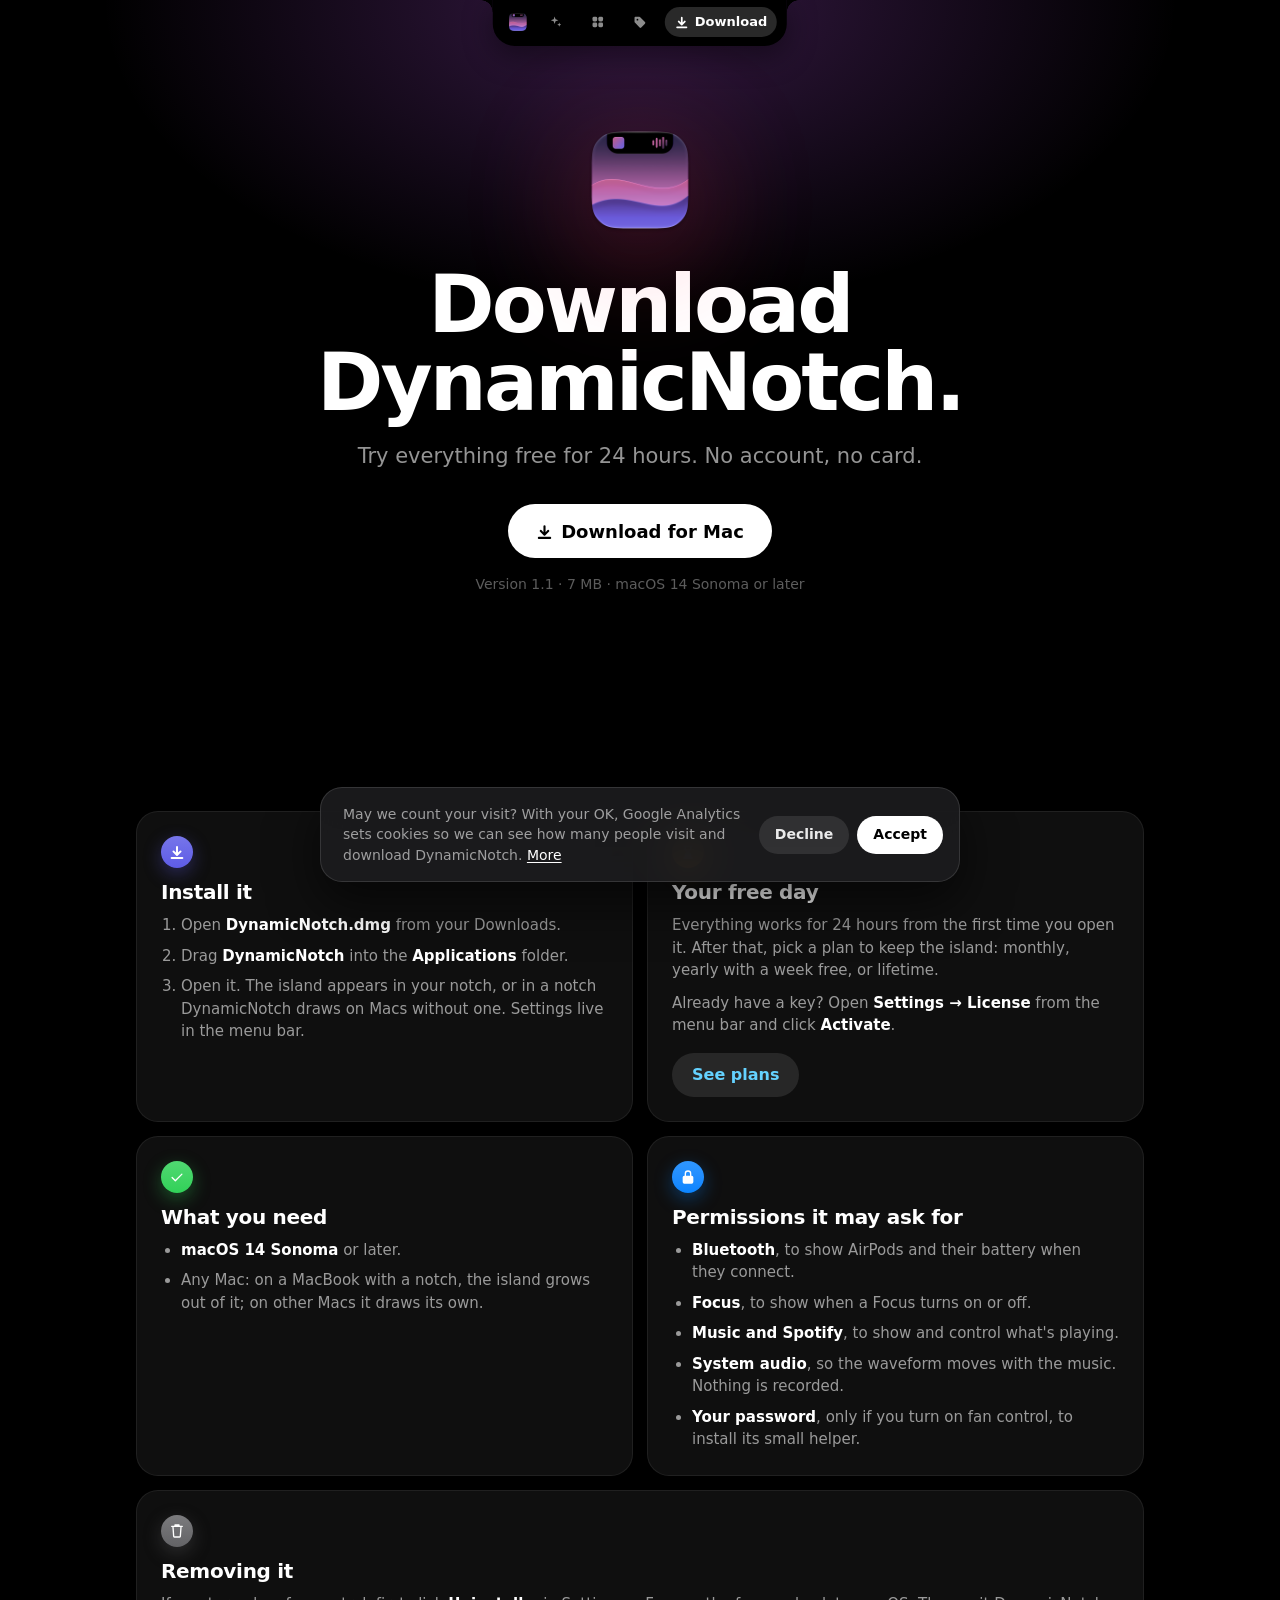
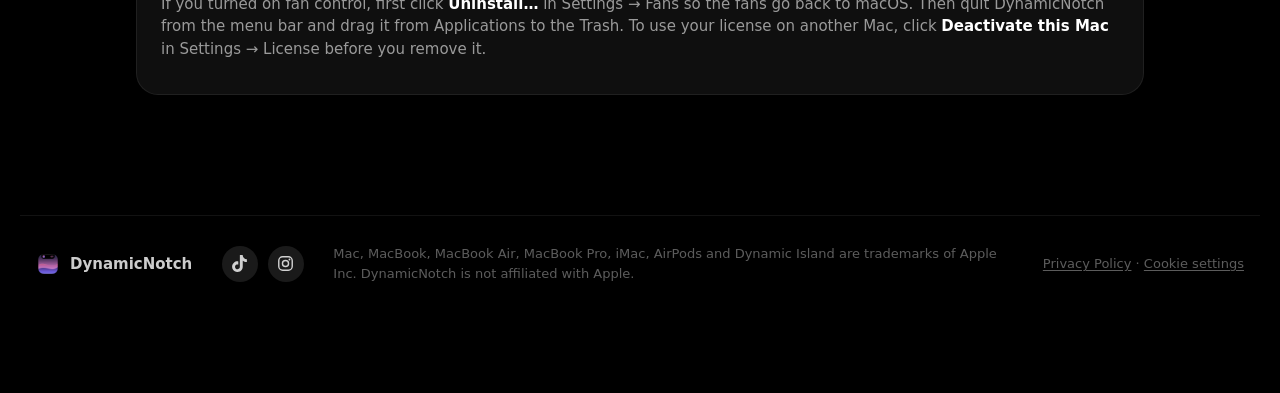
==== commit 70efc2ca: "TikTok and Instagram in the footer, after downloading and after buying" ====
--- a/download.html
+++ b/download.html
@@ -95,6 +95,15 @@
         <a class="button primary large" id="dmg" href="#"><svg><use href="#i-download"/></svg>Download for Mac</a>
       </div>
       <p class="release" id="release" hidden></p>
+      <!-- Shown once the download starts. -->
+      <div class="follow" id="follow" hidden aria-live="polite">
+        <p class="follow-title">Downloading DynamicNotch…</p>
+        <p>Open it from your Downloads when it's done. Meanwhile, follow along for tips and what's new.</p>
+        <div class="follow-links">
+          <a class="button" href="https://www.tiktok.com/@dynamic_notch.app" rel="noopener"><svg><use href="assets/socials.svg#tiktok"/></svg>TikTok</a>
+          <a class="button" href="https://www.instagram.com/dymanic_notch.app/" rel="noopener"><svg><use href="assets/socials.svg#instagram"/></svg>Instagram</a>
+        </div>
+      </div>
       <div class="actions" id="soon">
         <span class="soon"><span class="dot"></span>Coming soon</span>
       </div>
@@ -151,6 +160,10 @@
 
   <footer>
     <div class="footer-brand"><img src="assets/icon.png" alt="" width="24" height="24"><span>DynamicNotch</span></div>
+    <div class="socials">
+      <a href="https://www.tiktok.com/@dynamic_notch.app" rel="noopener" aria-label="DynamicNotch on TikTok"><svg><use href="assets/socials.svg#tiktok"/></svg></a>
+      <a href="https://www.instagram.com/dymanic_notch.app/" rel="noopener" aria-label="DynamicNotch on Instagram"><svg><use href="assets/socials.svg#instagram"/></svg></a>
+    </div>
     <p>Mac, MacBook, MacBook Air, MacBook Pro, iMac, AirPods and Dynamic Island are trademarks of Apple Inc. DynamicNotch is not affiliated with Apple.</p>
   </footer>
 
@@ -161,6 +174,7 @@
       if (!dmg) return;
       // The release is out: swap "Coming soon" for the download.
       document.getElementById('dmg').href = dmg;
+      document.getElementById('dmg').addEventListener('click', () => { document.getElementById('follow').hidden = false; });
       document.getElementById('ready').hidden = false;
       document.getElementById('soon').hidden = true;
       document.getElementById('soon-note').hidden = true;
--- a/styles.css
+++ b/styles.css
@@ -665,6 +665,20 @@
 .device-pill .segmented { background: #000; box-shadow: 0 16px 40px rgba(0, 0, 0, 0.6); border-color: rgba(255, 255, 255, 0.12); }
 .segmented.small button { height: 34px; padding: 0 13px; font-size: 13px; }
 .segmented.small button svg { font-size: 16px; }
+
+/* ---------- TikTok and Instagram ---------- */
+
+.socials { display: flex; gap: 10px; }
+.socials a { display: grid; place-items: center; width: 36px; height: 36px; border-radius: 50%; background: var(--fill);
+             color: rgba(255, 255, 255, 0.8); font-size: 17px; text-decoration: none; transition: background 0.2s, color 0.2s; }
+.socials a:hover { background: var(--fill-strong); color: #fff; }
+
+/* After a download or a purchase: where to follow along. */
+.follow { max-width: 520px; margin: 28px auto 0; padding: 22px 24px 24px; border-radius: var(--radius); text-align: center;
+          background: var(--card); border: 1px solid var(--card-border); }
+.follow p { margin: 6px 0 0; font-size: 15px; color: var(--muted); }
+.follow .follow-title { margin: 0; font-size: 18px; font-weight: 700; color: var(--text); letter-spacing: -0.01em; }
+.follow-links { display: flex; flex-wrap: wrap; justify-content: center; gap: 10px; margin-top: 16px; }
 
 /* ---------- Asking about cookies (analytics.js) ---------- */
 
